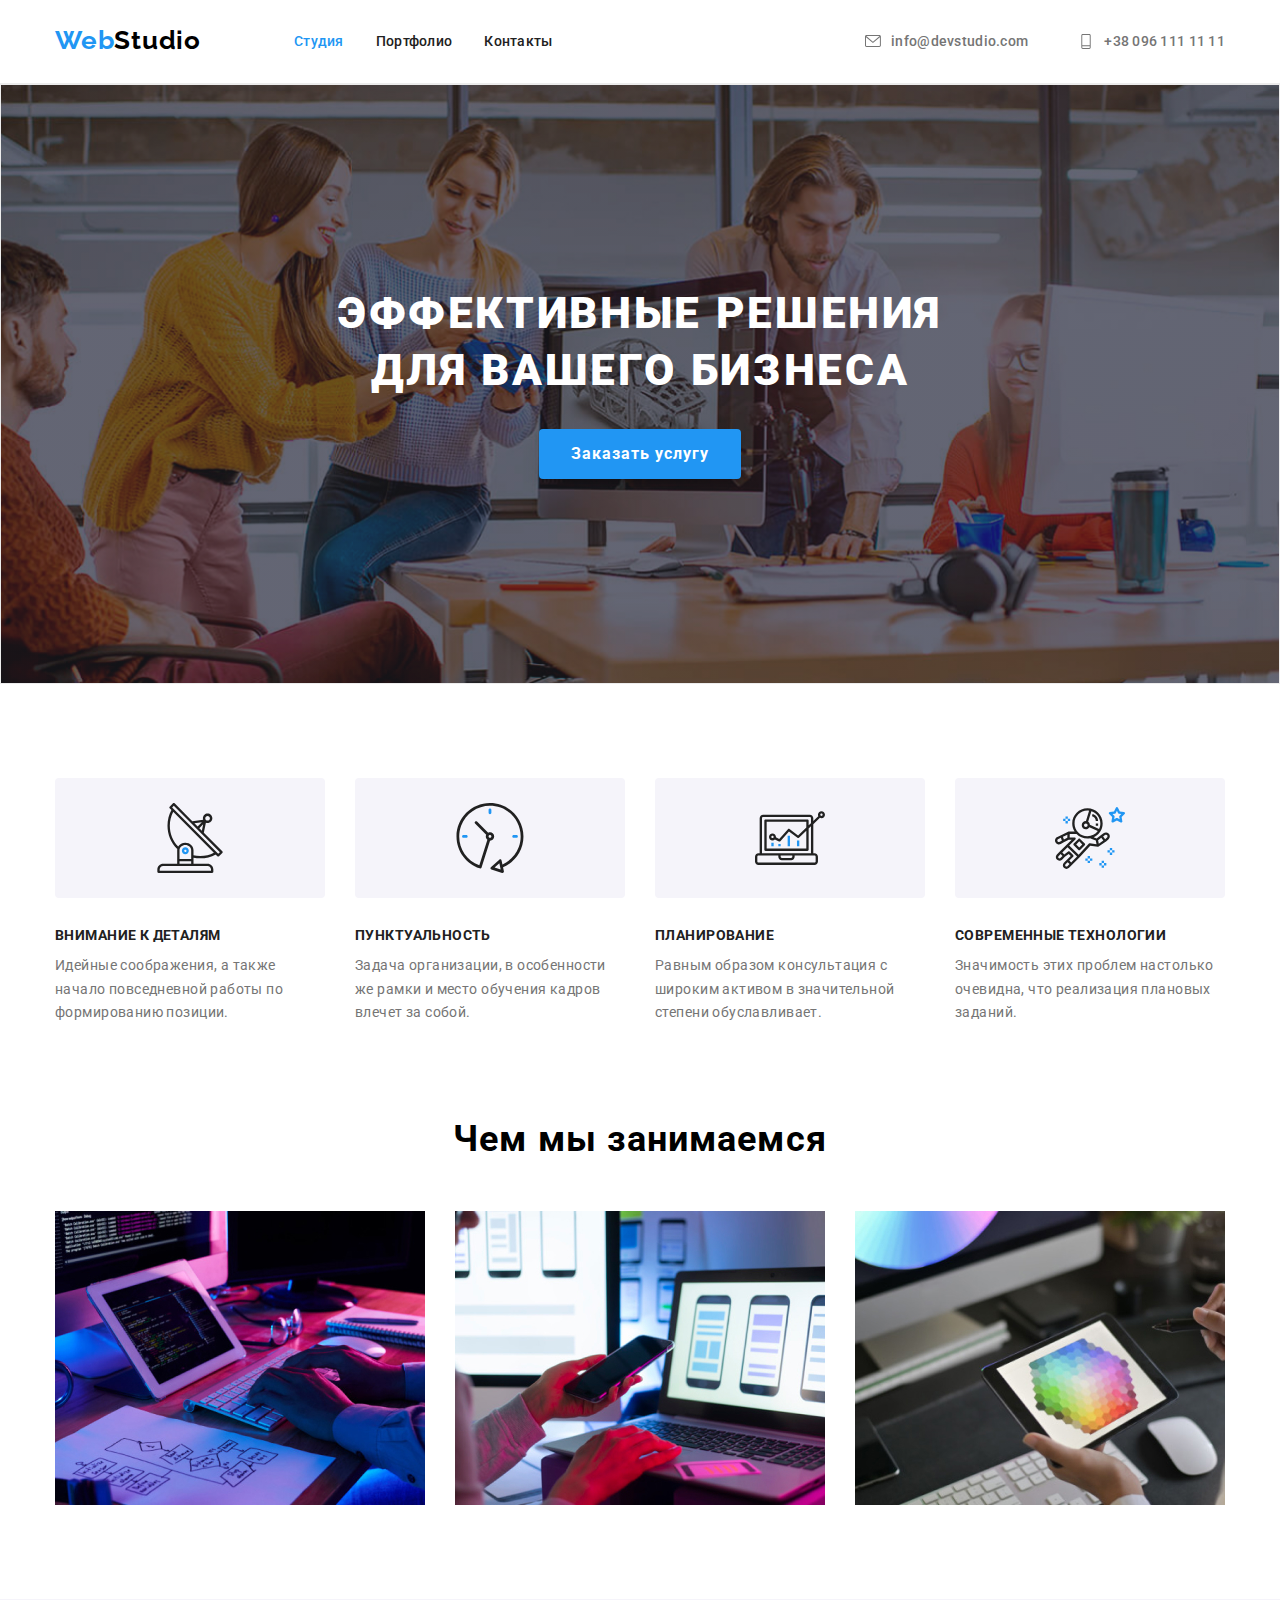
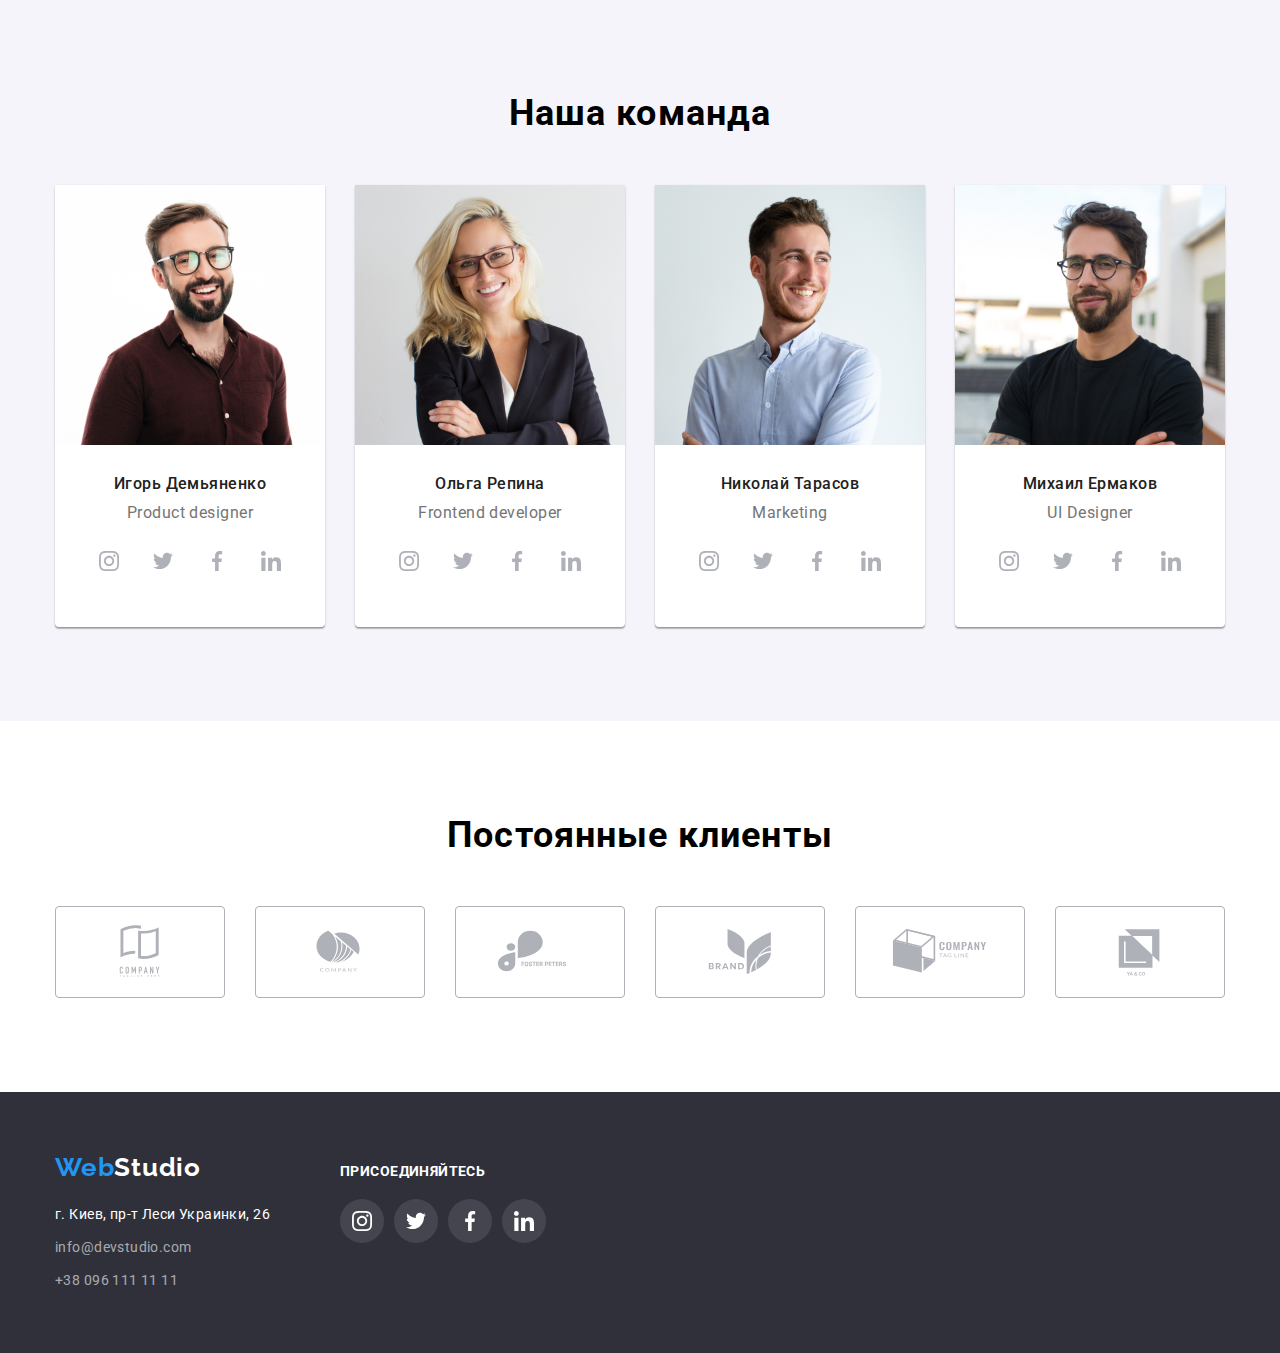
==== index.html @ c6ebef3c "Initial commit" ====
<!DOCTYPE html>
<html lang="en">
  <head>
    <meta charset="UTF-8" />
    <meta http-equiv="X-UA-Compatible" content="IE=edge" />
    <meta name="viewport" content="width=device-width, initial-scale=1.0" />
    <link rel="preconnect" href="https://fonts.googleapis.com" />
    <link rel="preconnect" href="https://fonts.gstatic.com" crossorigin />
    <link
      href="https://fonts.googleapis.com/css2?family=Raleway:wght@700&family=Roboto:wght@400;500;700;900&display=swap"
      rel="stylesheet"
    />
    <link
      rel="stylesheet"
      href="https://cdnjs.cloudflare.com/ajax/libs/modern-normalize/1.1.0/modern-normalize.css"
      integrity="sha512-Y0MM+V6ymRKN2zStTqzQ227DWhhp4Mzdo6gnlRnuaNCbc+YN/ZH0sBCLTM4M0oSy9c9VKiCvd4Jk44aCLrNS5Q=="
      crossorigin="anonymous"
      referrerpolicy="no-referrer"
    />

    <title>Webstudio</title>
    <link rel="stylesheet" href="styles/styles.css" />
  </head>
  <body>
    <!--Header-->
    <header class="header">
      <div class="container page-header">
        <nav class="header-section">
          <a class="link header-logo" href="./index.html"><span class="web">Web</span>Studio</a>
          <ul class="list header-list">
            <li class="header-item">
              <a class="navigation current link" href="index.html">Cтудия</a>
            </li>
            <li class="header-item">
              <a class="navigation link" href="portfolio.html">Портфолио</a>
            </li>
            <li class="header-item"><a href="" class="navigation link">Контакты</a></li>
          </ul>
        </nav>
        <ul class="header-contact list">
          <li class="contact-item">
            <a class="email link" href="mailto:info@devstudio.com">
            <svg class="envelope-icon"><use href="images/icons.svg#icon-envelope-1"></use></svg>info@devstudio.com</a>
          </li>
          <li class="contact-item">
            <a class="phone link" href="tel:+380961111111">
              <svg class="phone-icon"><use href="images/icons.svg#icon-phone"></use></svg>+38 096 111 11 11</a>
          </li>
        </ul>
      </div>
    </header>

    <main>
      <section class="hero overlay">
        <div class="container">
          <h1 class="inside-text">Эффективные решения для вашего бизнеса</h1>
          <button class="button" type="button">Заказать услугу</button>
        </div>
      </section>
      <section class="advantages">
        <div class="container">
          <h2 class="visually-hidden">Преимущества</h2>
          <ul class="advantages-list list">
            <li class="advantages-item">
              <div class="advantages-block"><svg class="advantages-icons"><use href="images/icons.svg#icon-antenna"></use></svg></div>
              <h3 class="advantage-title">Внимание к деталям</h3>
              <p class="advantage-text">
                Идейные соображения, а также начало повседневной работы по формированию позиции.
              </p>
            </li>
            <li class="advantages-item">
              <div class="advantages-block"><svg class="advantages-icons"><use href="images/icons.svg#icon-clock"></use></svg></div>
              <h3 class="advantage-title">Пунктуальность</h3>
              <p class="advantage-text">
                Задача организации, в особенности же рамки и место обучения кадров влечет за собой.
              </p>
            </li>
            <li class="advantages-item">
              <div class="advantages-block"><svg class="advantages-icons"><use href="images/icons.svg#icon-diagram"></use></svg></div>
              <h3 class="advantage-title">Планирование</h3>
              <p class="advantage-text">
                Равным образом консультация с широким активом в значительной степени обуславливает.
              </p>
            </li>
            <li class="advantages-item">
              <div class="advantages-block"><svg class="advantages-icons"><use href="images/icons.svg#icon-astronaut"></use></svg></div>
              <h3 class="advantage-title">Cовременные технологии</h3>
              <p class="advantage-text">
                Значимость этих проблем настолько очевидна, что реализация плановых заданий.
              </p>
            </li>
          </ul>
        </div>
      </section>

      <section class="work">
        <div class="container">
          <h2 class="our_work_header">Чем мы занимаемся</h2>
          <ul class="list photo-work">
            <li class="photo-work-item">
              <img src="images/box1.jpg" width="370" height="294" alt="печатает на клавиатуре" />
            </li>
            <li class="photo-work-item">
              <img src="images/box2.jpg" width="370" height="294" alt="пользуется телефоном" />
            </li>
            <li class="photo-work-item">
              <img src="images/box3.jpg" width="370" height="294" alt="пользуется планшетом" />
            </li>
          </ul>
        </div>
      </section>
      <!--Our team-->
      <section class="ourteam">
        <div class="container">
          <h2 class="our_team_header">Наша команда</h2>
          <ul class="list team-list">
            <li class="team-item">
              <img
                src="images/demyanenko.jpg"
                width="270"
                height="260"
                alt="бородатый молодой человек улыбается"
              />
              <div class="team-card">
                <h3 class="employees">Игорь Демьяненко</h3>
                <p class="position_title">Product designer</p>
                <ul class="team-social list">
                  <li class="team-social-icons"><a href="" class="social-link link">
                    <svg class="employees-soc-icons" width="20" height="20"><use href="images/icons.svg#icon-instagram"></use></svg>
                  </a></li>
                  <li class="team-social-icons"><a href="" class="social-link link">
                    <svg class="employees-soc-icons" width="20" height="20"><use href="images/icons.svg#icon-twitter"></use></svg>
                  </a></li>
                  <li class="team-social-icons"><a href="" class="social-link link">
                    <svg class="employees-soc-icons" width="20" height="20"><use href="images/icons.svg#icon-facebook"></use></svg>
                  </a></li>
                  <li class="team-social-icons"><a href="" class="social-link link">
                    <svg class="employees-soc-icons" width="20" height="20"><use href="images/icons.svg#icon-linkedin"></use></svg>
                  </a></li>
                </ul>
              </div>
            </li>
            <li class="team-item">
              <img
                src="images/repina.jpg"
                width="270"
                height="260"
                alt="молодая девушка блондинка улыбается"
              />
              <div class="team-card">
                <h3 class="employees">Ольга Репина</h3>
                <p class="position_title">Frontend developer</p>
                <ul class="team-social list">
                  <li class="team-social-icons"><a href="" class="social-link link">
                    <svg class="employees-soc-icons" width="20" height="20"><use href="images/icons.svg#icon-instagram"></use></svg>
                  </a></li>
                  <li class="team-social-icons"><a href="" class="social-link link">
                    <svg class="employees-soc-icons" width="20" height="20"><use href="images/icons.svg#icon-twitter"></use></svg>
                  </a></li>
                  <li class="team-social-icons"><a href="" class="social-link link">
                    <svg class="employees-soc-icons" width="20" height="20"><use href="images/icons.svg#icon-facebook"></use></svg>
                  </a></li>
                  <li class="team-social-icons"><a href="" class="social-link link">
                    <svg class="employees-soc-icons" width="20" height="20"><use href="images/icons.svg#icon-linkedin"></use></svg>
                  </a></li>
                </ul>
              
              </div>
            </li>
            <li class="team-item">
              <img
                src="images/tarasov.jpg"
                width="270"
                height="260"
                alt="молодой человек в голубой рубашке улыбается"
              />
              <div class="team-card">
                <h3 class="employees">Николай Тарасов</h3>
                <p class="position_title">Marketing</p>
                <ul class="team-social list">
                  <li class="team-social-icons"><a href="" class="social-link link">
                    <svg class="employees-soc-icons" width="20" height="20"><use href="images/icons.svg#icon-instagram"></use></svg>
                  </a></li>
                  <li class="team-social-icons"><a href="" class="social-link link">
                    <svg class="employees-soc-icons" width="20" height="20"><use href="images/icons.svg#icon-twitter"></use></svg>
                  </a></li>
                  <li class="team-social-icons"><a href="" class="social-link link">
                    <svg class="employees-soc-icons" width="20" height="20"><use href="images/icons.svg#icon-facebook"></use></svg>
                  </a></li>
                  <li class="team-social-icons"><a href="" class="social-link link">
                    <svg class="employees-soc-icons" width="20" height="20"><use href="images/icons.svg#icon-linkedin"></use></svg>
                  </a></li>
                </ul>
              </div>

            </li>
            <li class="team-item">
              <img
                src="images/ermakov.jpg"
                width="270"
                height="260"
                alt="молодой бородатый человек в очках улыбается"
              />
              <div class="team-card">
                <h3 class="employees">Михаил Ермаков</h3>
                <p class="position_title">UI Designer</p>
                <ul class="team-social list">
                  <li class="team-social-icons"><a href="" class="social-link link">
                    <svg class="employees-soc-icons" width="20" height="20"><use href="images/icons.svg#icon-instagram"></use></svg>
                  </a></li>
                  <li class="team-social-icons"><a href="" class="social-link link">
                    <svg class="employees-soc-icons" width="20" height="20"><use href="images/icons.svg#icon-twitter"></use></svg>
                  </a></li>
                  <li class="team-social-icons"><a href="" class="social-link link">
                    <svg class="employees-soc-icons" width="20" height="20"><use href="images/icons.svg#icon-facebook"></use></svg>
                  </a></li>
                  <li class="team-social-icons"><a href="" class="social-link link">
                    <svg class="employees-soc-icons" width="20" height="20"><use href="images/icons.svg#icon-linkedin"></use></svg>
                  </a></li>
                </ul>
              </div>
              
            </li>
          </ul>
        </div>
    </section>
    <section class="clients-section">
        <div class="container">
            <h2 class="clients-header">Постоянные клиенты</h2>
            <ul class="clients">
                <li class="clients-item list">
                    <a href="client-link" class="clients-item-link">
                        <svg class="client-item-icon" width="106" height="60">
                            <use href="./images/icons.svg#icon-client1"></use>
                        </svg>
                    </a>
                </li>
                <li class="clients-item list">
                    <a href="client-link" class="clients-item-link">
                        <svg class="client-item-icon" width="106" height="60">
                            <use href="./images/icons.svg#icon-client2"></use>
                        </svg>
                    </a>
                </li>
                <li class="clients-item list">
                    <a href="client-link" class="clients-item-link">
                        <svg class="client-item-icon" width="106" height="60">
                            <use href="./images/icons.svg#icon-client3"></use>
                        </svg>
                    </a>
                </li>
                <li class="clients-item list">
                    <a href="client-link" class="clients-item-link">
                        <svg class="client-item-icon" width="106" height="60">
                            <use href="./images/icons.svg#icon-client4"></use>
                        </svg>
                    </a>
                </li>
                <li class="clients-item list">
                    <a href="client-link" class="clients-item-link">
                        <svg class="client-item-icon" width="106" height="60">
                            <use href="./images/icons.svg#icon-client5"></use>
                        </svg>
                    </a>
                </li>
                <li class="clients-item list">
                    <a href="client-link" class="clients-item-link">
                        <svg class="client-item-icon" width="106" height="60">
                            <use href="./images/icons.svg#icon-client6"></use>
                        </svg>
                    </a>
                </li>
            </ul>

        </div>
    </section>
    </main>
    <footer class="footer">
      <div class="container">
        <div>
        <a class="link logo_footer" href="./index.html"
          ><span class="web_footer">Web</span>Studio</a
        >
        <address class="address">
          <ul class="list footer-contacts">
            <li class="footer-contacts-item">
              <a
                class="location link"
                href="https://goo.gl/maps/vwGXuSgqASsSbx4F7"
                target="_blank"
                rel="noreferrer"
                >г. Киев, пр-т Леси Украинки, 26</a
              >
            </li>
            <li class="footer-contacts-item">
              <a class="footer-email link" href="emailto:info@devstudio.com">info@devstudio.com</a>
            </li>
            <li class="footer-contacts-item">
              <a class="footer-phone link" href="tel:+380961111111"> +38 096 111 11 11</a>
            </li>
          </ul>
        </address>
      </div>
      <div class="footer-soc">
        <p class="join-header">Присоединяйтесь</p>
        <ul class="join-list list">
            <li class="list join-item">
                <a href="" class="join-link">
                    <svg class="join-icon" width="20" height="20">
                        <use href="images/icons.svg#icon-instagram"></use>
                    </svg>
                </a>
            </li>
            <li class="list join-item">
                <a href="" class="join-link">
                    <svg class="join-icon" width="20" height="20">
                        <use href="./images/icons.svg#icon-twitter"></use>
                    </svg>
                </a>
            </li>
            <li class="list join-item">
                <a href="" class="join-link">
                    <svg class="join-icon" width="20" height="20">
                        <use href="./images/icons.svg#icon-facebook"></use>
                    </svg>
                </a>
            </li>
            <li class="list join-item">
                <a href="" class="join-link">
                    <svg class="join-icon" width="20" height="20">
                        <use href="./images/icons.svg#icon-linkedin"></use>
                    </svg>
                </a>
            </li>
        </ul>
      </div>
    </div>
    </footer>
  </body>
</html>
---- styles/styles.css ----
:root{
    --color-title: #212121;
    --color-btn-link:#2196F3;
    --color-accent: #FFFFFF;
    --color-header-logo: #000000;
    --color-footer-logo: #ffffff;
    --color-tea«: #F5F4FA;
    --color-footer:#2F303A;
    --color-text: #757575; 
    --color-border:#ECECEC
}
body{font-family: 'Roboto', sans-serif;
font-size:  14px;
letter-spacing: 0.03em;
color:var(--color-title);
background-color: var(--color-accent);
}

/* Стили для обнуления верхних отступов у элементов */
h1,
h2,
h3,
h4,
h5,
h6,
p {
margin: 0;}
/* Класс для обнуления базовых свойств у списков (ul) */
.list {
list-style: none;
padding-left: 0;
margin: 0; }
/*класс для обнуления базовых свойств у ссылок */
.link {
text-decoration: none;
color: inherit; }
/* свойства для корректного отображения картинок */
img {
display: block;
max-width: 100%;
height: auto; }
/* свойства для обнуления курсива у address */
address {
font-style: normal;
}
.current{
color:var(--color-btn-link)
}
.visually-hidden{
    position: absolute;
    width: 1px;
    height: 1px;
    margin: -1px;
    border: 0;
    padding: 0;
    
    white-space: nowrap;
    clip-path: inset(100%);
    clip: rect(0 0 0 0);
    overflow: hidden;
  }
/* header styles */

.header{
border-bottom: 1px solid var(--color-border);
}
.container{
width: 1200px;
padding-left: 15px;
padding-right: 15px;
margin: 0 auto;
}

.list{list-style:none;
padding-left: 0px;
margin: 0;}

.logo-container{
padding-top: 24px;
padding-bottom: 25px;
}

.header-list{
display: flex;
}

.page-header,.header-section{
    display: flex;
    align-items: center;
}
.header-logo{
    margin-right: 93px;
font-family:Raleway, sans-serif;
font-style: normal;
font-weight:700;
font-size: 26px;
line-height:1.3;
letter-spacing: 0.03em;
color:var(--color-header-logo);}

.web{
    color: var(--color-btn-link);
}

.header-item:not(:last-child){
    margin-right: 32px;
}

.navigation{
font-weight: 500;
font-size: 14px;
line-height: 1.33;
letter-spacing: 0.02em;
color:var(--color-title);
padding-bottom: 32px;
padding-top: 32px;}
.navigation:hover,
.navigation.focus{
color:var(--color-btn-link);
}
.current{
    color:var(--color-btn-link);
    }
.header-item:hover,
.header-item:focus{
color:var(--color-btn-link);
}


.header-contact{
display: flex;
margin-left: auto;
}

.contact-item + .contact-item{
    margin-left: 50px;
    
}

.email,
.phone{
    font-weight: 500;
    font-size: 14px;
    line-height: 1.33;
    letter-spacing: 0.02em;
    color:var(--color-text);
padding-top: 32px;
padding-bottom:32px;
display: flex;
align-items: center;}
    
    .email:hover,
    .email:focus,
    .phone:hover,
    .phone:focus{
     color:var(--color-btn-link);}

     .envelope-icon{
         Height: 12px;
        Width: 16px;
        margin-right: 10px;
    align-items: center;
    color: var(--accent-color);
  fill: currentColor;}

  .phone-icon{
    Height: 15px;
   Width: 16px;
   margin-right: 10px;
align-items: center;
color: var(--accent-color);
fill: currentColor;;}
    .envelope-icon:hover,
    envelope-icone:focus,
    .icon-phone:hover,
    .icon-phone:focus{
    color:var(--color-btn-link);
    }
    

/*bg styles */
.hero{
padding-top: 200px;
padding-bottom: 200px;
background: var(--color-footer);
text-align: center;}
.inside-text{
    margin: auto;
    width: 696px;
    font-style: normal;
    font-weight: 900;
    font-size: 44px;
    line-height: 1.3;
    
    text-align: center;
    letter-spacing: 0.06em;
    text-transform: uppercase;
    
    color: var(--color-accent);    
}

.overlay{
    max-width: 1600px;
    height: 600px;
    margin-right: auto;
    margin-left: auto;
    background-image: linear-gradient(to right,rgba(47, 48, 58, 0.4), rgba(47, 48, 58, 0.4)),
    url(../images/Img.jpg);
    border: 1px solid var(--color-border);
    background-size:cover;
    background-position: center;
    

}
.button{
background-color:var(--color-btn-link);
margin-top: 30px;
display: inline-block;
  font-weight: 700;
  font-size: 16px;
  line-height: 1.88;
  letter-spacing: 0.06em;
  color: var(--color-accent);
  cursor: pointer;
  border: 0px;
  box-shadow: 0px 4px 4px rgba(0, 0, 0, 0.15);
  border-radius: 4px;
 padding: 10px 32px;}
  
.button:hover,
.button:focus{
background-color:rgb(24,140,232);}


/* advantages styles */   

.advantages-block{
    display: flex;
    width: 270px;
    height: 120px;
    justify-content: center;
    align-items: center;
    background-color:var(--color-tea«);
border-radius: 4px;
margin-bottom: 30px;
}

.advantages-icons{
        content: "";
        height: 70px;
        width: 70px;}

       

.advantages{
    padding-top:  94px;
    padding-bottom: 94px;
}

.advantages-list{
display: flex;}

.advantages-item:not(:last-child){
    margin-right: 30px;
}

.advantage-title{
font-weight: 700;
font-size: 14px;
line-height:1.14;
letter-spacing: 0.03em;
text-transform: uppercase;}

.advantage-text{
max-width: 270px;
font-weight: 400;
font-size: 14px;
line-height: 1.71;
letter-spacing: 0.03em;
color: var(--color-text);
margin-top: 10px;
}

/* work section styles */
.our_work_header{
    
    font-weight: 700;
    font-size: 36px;
    line-height: 1.16;
    text-align: center;
    letter-spacing: 0.03em;
    margin-bottom: 50px;
    color:var(--color-header-logo);    
}
.work{
    padding-bottom: 94px;
}
.photo-work{
    display: flex;
}
.photo-work .photo-work-item:not(:last-child){
    margin-right: 30px;
}
/* our team styles */
.ourteam{
    padding-bottom: 94px;
    padding-top: 94px;
    background: var(--color-tea«);
}
.team-list{
    display: flex;}
.team-item{
    box-shadow: 0px 1px 3px rgba(0, 0, 0, 0.12), 0px 1px 1px rgba(0, 0, 0, 0.14), 0px 2px 1px rgba(0, 0, 0, 0.2);
    border-radius: 0px 0px 4px 4px;
    background-color:var(--color-accent);

}
.team-card{
    padding: 30px 0px;
}
.team-list .team-item:not(:last-child){
    margin-right: 30px;
}
.our_team_header{
    font-weight: 700;
    font-size: 36px;
    line-height: 1.16;
    text-align: center;
    letter-spacing: 0.03em;
    color: var(--color-header-logo);
    margin-bottom:50px;
}
.employees{
font-weight: 500;
font-size: 16px;
line-height: 1.18;
text-align: center;
letter-spacing: 0.03em;
color: var(--color-title);
margin-bottom: 10px;
}
.position_title{
font-weight: 400;
font-size: 16px;
line-height:1.18;
text-align: center;
letter-spacing: 0.03em;
color:var(--color-text);
}

.team-social-icons{
width: 44px;
height: 44px;
margin-left:10px;
}
.team-social-icons:first-child{
    margin-left: 0;
}
.social-link{
    width: 100%;
    height: 100%;
    border-radius: 50%;
    background-color:var(--color-accent);
    display: flex;
    align-items: center;
    justify-content: center;
    color: #AFB1B8;
    margin-top: 16px;
}

.employees-soc-icons{
    fill: currentColor;
}
.social-link:hover,
.social-link:focus{
background-color: var(--color-btn-link);
color: #EEEEEE;
}

.social-link:hover .team-social-icons:hover
.social-link:focus .team-social-icons:focus{
fill:#EEEEEE;
}

.team-social{
display: flex;
justify-content: center;
margin-bottom: 30px;
}

/* clients styles */

.clients-header {
	margin-bottom: 50px;
	font-size: 36px;
	line-height: 1.16;
	text-align: center;
	letter-spacing: 0.03em;
	color: var(--color-header-logo);}

    .clients-section{
        padding: 94px 0;
}

.clients{
    margin: 0;
    display: flex;
    padding:0;

}

.clients-item {
	width: 170px;
	height: 92px;

}

.clients-item:not(:first-child) {
	margin-left: 30px;
}

.clients-item-link {
	border: 1px solid #afb1b8;
	border-radius: 4px;
	display: flex;
	width: 100%;
	height: 100%;
	justify-content: center;
	align-items: center;
    color: #AFB1B8;
}

.clients-item-link:hover,
.clients-item-link:focus{
    color:#2196F3;
    border: 1px solid #2196F3;
}

.client-item-icon {
	fill: currentColor;}

    /*Footer styles */
.footer{
background:var(--color-footer);
padding-bottom: 60px;
padding-top: 60px;}

.footer .container{
    display: flex;
    align-items: baseline;
}

.logo_footer{
    color:var(--color-footer-logo);
    font-family:Raleway, sans-serif;
    font-style: normal;
    font-weight:700;
    font-size: 26px;
    line-height:1.19;
    letter-spacing: 0.03em;}

    .join-header {
        font-size: 14px;
        line-height: 1.14x;
        letter-spacing: 0.03em;
        text-transform: uppercase;
        color: var(--color-accent);
        margin-bottom: 20px;
        font-weight: bold;
    }
    
    .join-list {
        display: flex;
       
    }

    .footer-soc{
        margin-left:70px;
    }
    .join-item {
        width: 44px;
        height: 44px;
    }
    
    .join-item:not(:first-child) {
        margin-left: 10px;
    }
    
    .join-link {
        display: flex;
        align-items: center;
        justify-content: center;
        width: 100%;
        height: 100%;
        border-radius: 50%;
        background-color: rgba(255, 255, 255, 0.1);
    }
    
    .join-link:hover,
    .join-link:focus {
    background-color: var(--color-btn-link);
    }
    
    .join-icon {
        fill: var(--color-accent);}

.web_footer{
color: var(--color-btn-link);}
    
.location{
    font-weight: 400;
    font-size: 14px;
    line-height:1.71;
    letter-spacing: 0.03em;
    color: var(--color-footer-logo);
}
.location:hover{
color: var(--color-btn-link);
}
.footer-email, .footer-phone{
    font-weight: 400;
    font-size: 14px;
    line-height:1.71; 
    letter-spacing: 0.03em;
    
    color: rgba(255, 255, 255, 0.6);  
}
.footer-email:hover,
.footer-email:focus{
 color: var(--color-btn-link);   
}
.footer-phone:hover,
.footer-phone:focus{
    color:var(--color-btn-link);}
.address{
    margin-top:  20px;
    font-style: normal;
}
.footer-contacts .footer-contacts-item:not(:last-child){
  margin-bottom: 9px;  

}
/*Portfolio page styles */

    .buttons-list{
display: flex;
justify-content: center;
margin-bottom: 50px;
}
.portfolio{
    padding-top: 94px;
    padding-bottom: 94px;
}

.portfolio-buttons{
    padding-top: 94px;
    padding-bottom: 94px;
}

.buttons-item:not(:last-child){
    margin-right: 8px;
    }
.portfolio-btn{
    font-size: 16px;
    line-height: 1.6;
    font-weight: 500;
    cursor: pointer;
    background-color:var(--color-tea«);
padding-right: 22px;
padding-left: 22px;
border: none;
padding-top: 6px;
padding-bottom: 6px;
border-radius: 4px;
}
.portfolio-btn:hover,
.portfolio-btn:focus{
box-shadow: 0px 3px 1px rgba(0, 0, 0, 0.1), 0px 1px 2px rgba(0, 0, 0, 0.08), 0px 2px 2px rgba(0, 0, 0, 0.12);
    background-color:rgb(24,140,232);
color: var(--color-footer-logo);}

/* portfolio net */
.porfolio{
    display:flex;
    flex-wrap: wrap;
}
.portfolio-item{
margin-right:30px;
margin-bottom: 30px;}

.portfolio-card-link:hover,
.portfolio-card-link:focus{
box-shadow: -5px -5px 5px -5px rgba(34, 60, 80, 0.6) inset;  
}

.portfolio-item:nth-child(3n){
    margin-right: 0;
}
.portfolio-item:nth-last-child(-n+3){
    margin-bottom:0;
}
.portfolio-items-title{
    font-weight: 700;
    margin-bottom: 4px;
    font-size: 18px;
    line-height: 2;
letter-spacing: 0.06em;
    color:var(--color-header-logo); 
}

.portfolio-description{
    border: 1px #EEEEEE solid;
    border-top: none;
    padding: 24px 20px;
}
.portfolio-item-text{
    font-weight: 400;
font-size: 16px;
line-height: 1.8;

letter-spacing: 0.03em;

color:var(--color-text);
}
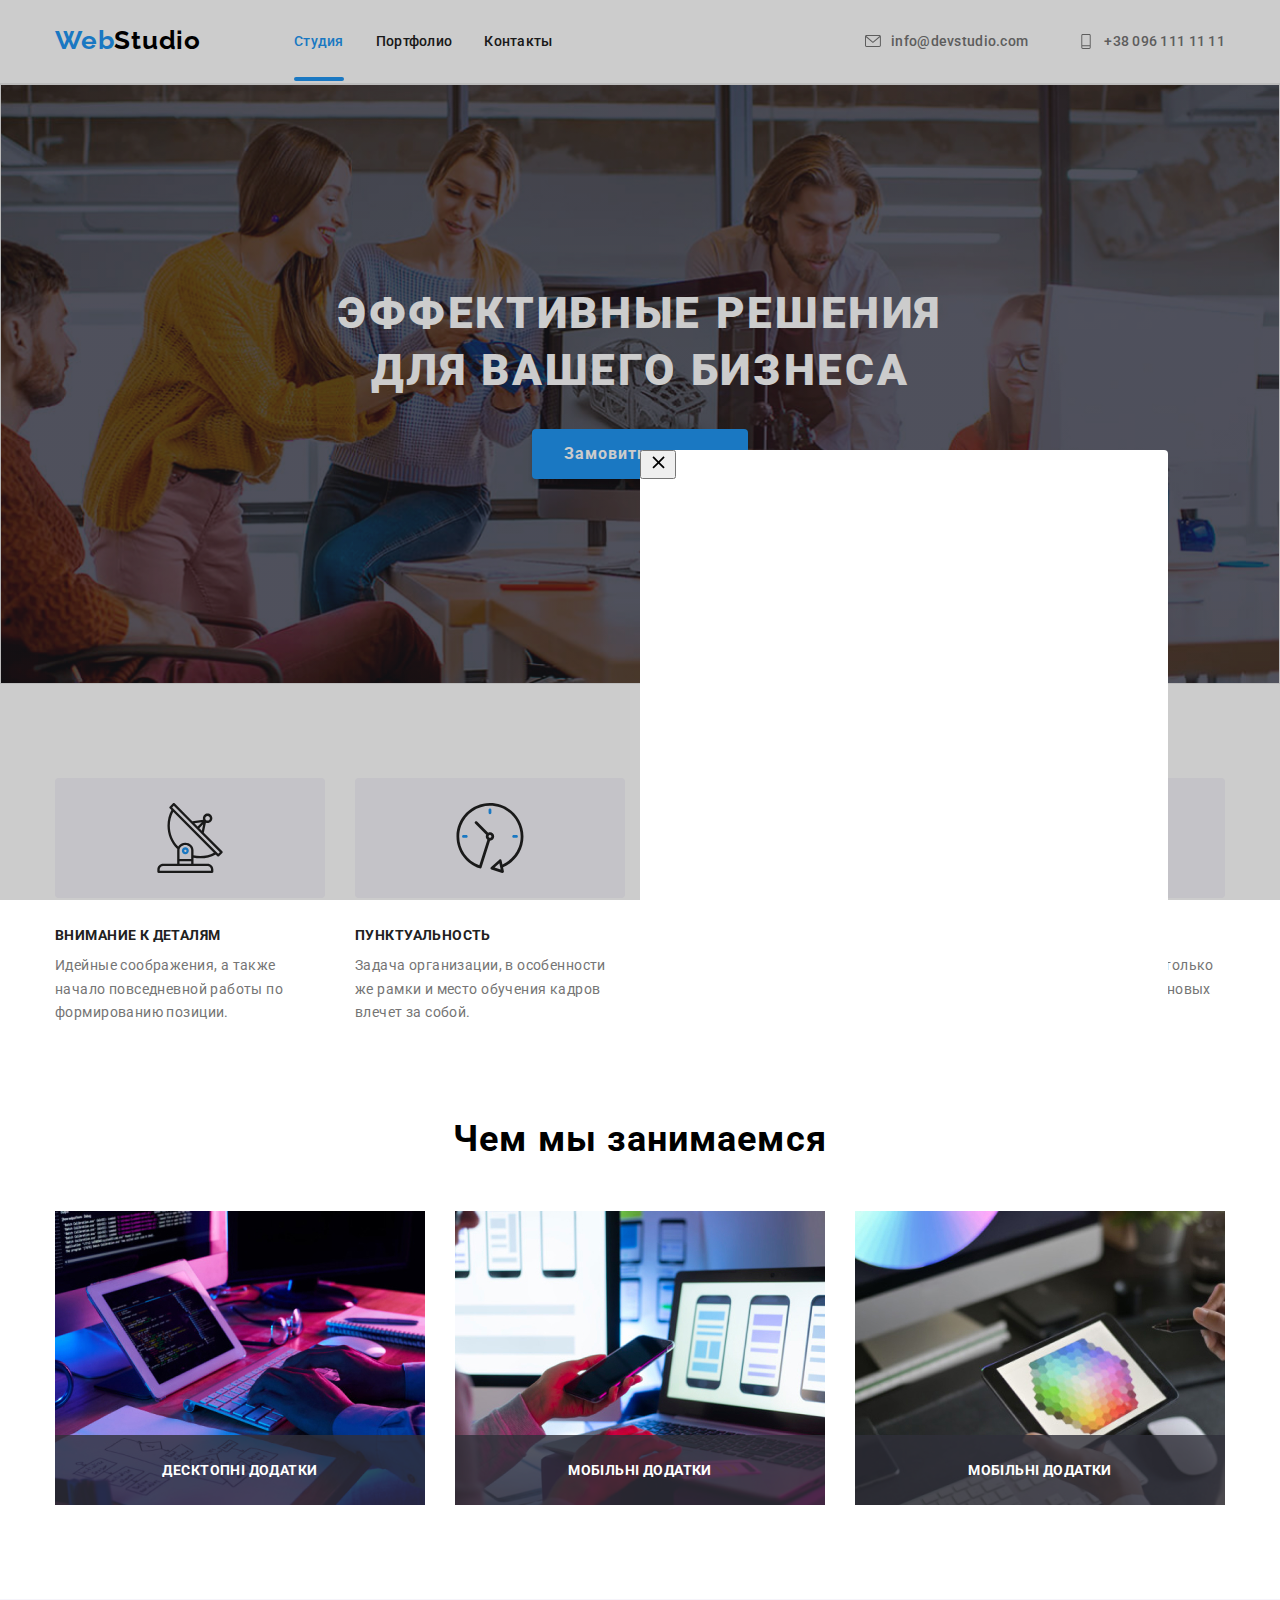
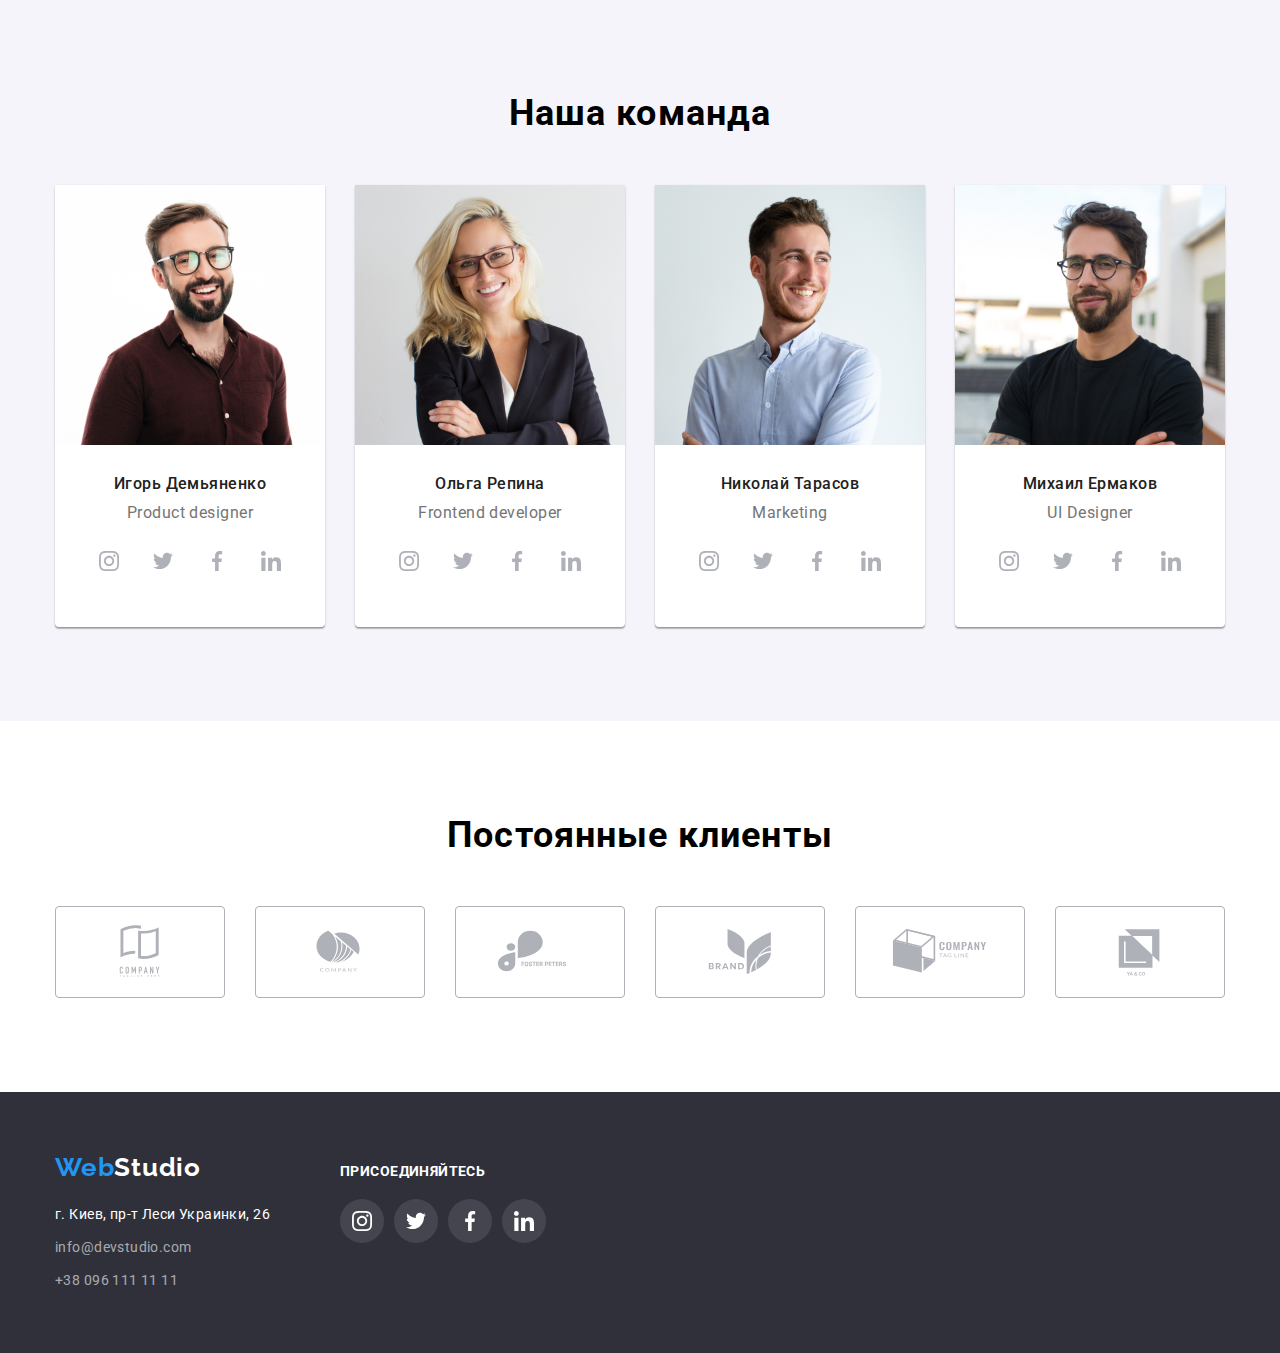
==== commit 29b89ba3: "5homework" ====
--- a/index.html
+++ b/index.html
@@ -22,6 +22,7 @@
     <link rel="stylesheet" href="styles/styles.css" />
   </head>
   <body>
+    
     <!--Header-->
     <header class="header">
       <div class="container page-header">
@@ -29,7 +30,7 @@
           <a class="link header-logo" href="./index.html"><span class="web">Web</span>Studio</a>
           <ul class="list header-list">
             <li class="header-item">
-              <a class="navigation current link" href="index.html">Cтудия</a>
+              <a class="navigation current link active" href="index.html">Cтудия</a>
             </li>
             <li class="header-item">
               <a class="navigation link" href="portfolio.html">Портфолио</a>
@@ -54,7 +55,7 @@
       <section class="hero overlay">
         <div class="container">
           <h1 class="inside-text">Эффективные решения для вашего бизнеса</h1>
-          <button class="button" type="button">Заказать услугу</button>
+          <button type="button" class="button" data-modal-open>Замовити послугу</button>
         </div>
       </section>
       <section class="advantages">
@@ -98,13 +99,19 @@
           <h2 class="our_work_header">Чем мы занимаемся</h2>
           <ul class="list photo-work">
             <li class="photo-work-item">
+              <div class="work-top-wrap">
               <img src="images/box1.jpg" width="370" height="294" alt="печатает на клавиатуре" />
+            <p class="work-top-text">Десктопні додатки</p></div>
             </li>
             <li class="photo-work-item">
+              <div class="work-top-wrap">
               <img src="images/box2.jpg" width="370" height="294" alt="пользуется телефоном" />
+              <p class="work-top-text">Мобільні додатки</p></div>
             </li>
             <li class="photo-work-item">
+              <div class="work-top-wrap">
               <img src="images/box3.jpg" width="370" height="294" alt="пользуется планшетом" />
+              <p class="work-top-text">Мобільні додатки</p></div>
             </li>
           </ul>
         </div>
@@ -336,5 +343,12 @@
       </div>
     </div>
     </footer>
+    <div class="backdrop is-hidden" data-modal>
+      <div class="modal">
+        <button data-modal-close><svg class="close-button" width="20" height="20">
+      <use href="/images/modal-close.svg#icon-close-black-18dp-2-1-1"></use></svg></button>
+    </div>
+  </div>
+  <script src="/js/modal.js"></script>
   </body>
 </html>
--- a/styles/styles.css
+++ b/styles/styles.css
@@ -121,9 +121,28 @@
 .current{
     color:var(--color-btn-link);
     }
+
+    .active{
+        position: relative;
+    }
+.active::after{
+position: absolute;
+content:'';
+width: 100%;
+height: 4px;
+border-radius: 2px;
+left:0;
+background-color: #2196F3;
+bottom: 0;
+}
 .header-item:hover,
 .header-item:focus{
 color:var(--color-btn-link);
+transition-property: background-color,transform;
+  transition-duration: 250ms;
+  transition-timing-function: cubic-bezier(0.4, 0, 0.2, 1);
+  transition-delay: 0;
+
 }
 
 
@@ -153,7 +172,12 @@
     .email:focus,
     .phone:hover,
     .phone:focus{
-     color:var(--color-btn-link);}
+     color:var(--color-btn-link);
+     transition-property: background-color,transform;
+     transition-duration: 250ms;
+     transition-timing-function: cubic-bezier(0.4, 0, 0.2, 1);
+     transition-delay: 0;}
+     
 
      .envelope-icon{
          Height: 12px;
@@ -175,6 +199,10 @@
     .icon-phone:hover,
     .icon-phone:focus{
     color:var(--color-btn-link);
+    transition-property: background-color,transform;
+  transition-duration: 250ms;
+  transition-timing-function: cubic-bezier(0.4, 0, 0.2, 1);
+  transition-delay:0;
     }
     
 
@@ -295,11 +323,31 @@
 .work{
     padding-bottom: 94px;
 }
+
 .photo-work{
     display: flex;
 }
+
+.work-top-text{
+    position: absolute;
+    bottom: 0;
+    display:flex;
+    justify-content: center;
+    align-items: center;
+    font-weight: 700;
+    font-size: 14px;
+    line-height: 16px;
+    initial-letter: 0.03em;
+    text-transform: uppercase;
+    color:#FFFFFF;
+    background: rgba(47, 48, 58, 0.8);
+    width: 100%;
+    height: 70px;}
 .photo-work .photo-work-item:not(:last-child){
     margin-right: 30px;
+}
+.work-top-wrap{
+    position: relative;
 }
 /* our team styles */
 .ourteam{
@@ -621,4 +669,41 @@
 letter-spacing: 0.03em;
 
 color:var(--color-text);
+}
+
+.backdrop{
+    position:absolute;
+    top:0;
+    background: rgba(0, 0, 0, 0.2);
+    width: 100%;
+    height: 100%;
+    }
+
+    .backdrop .is-hidden  {
+        opacity: 0;
+        pointer-events: none;
+        }
+
+.modal{
+width: 528px;
+min-height: 581px;
+background-color: #FFFFFF;
+border-radius: 4px;
+position: absolute;
+top: 50%;
+left: 50%;
+transform: translate(-50, -50%);
+}
+
+.modal-close{
+position: absolute;
+right: 10px;
+top:10px;
+width: 30px;
+height: 30px;
+display: flex;
+justify-content: center;
+align-items: center;
+background: #FFFFFF;
+border: 1px solid rgba(0, 0, 0, 0.1);
 }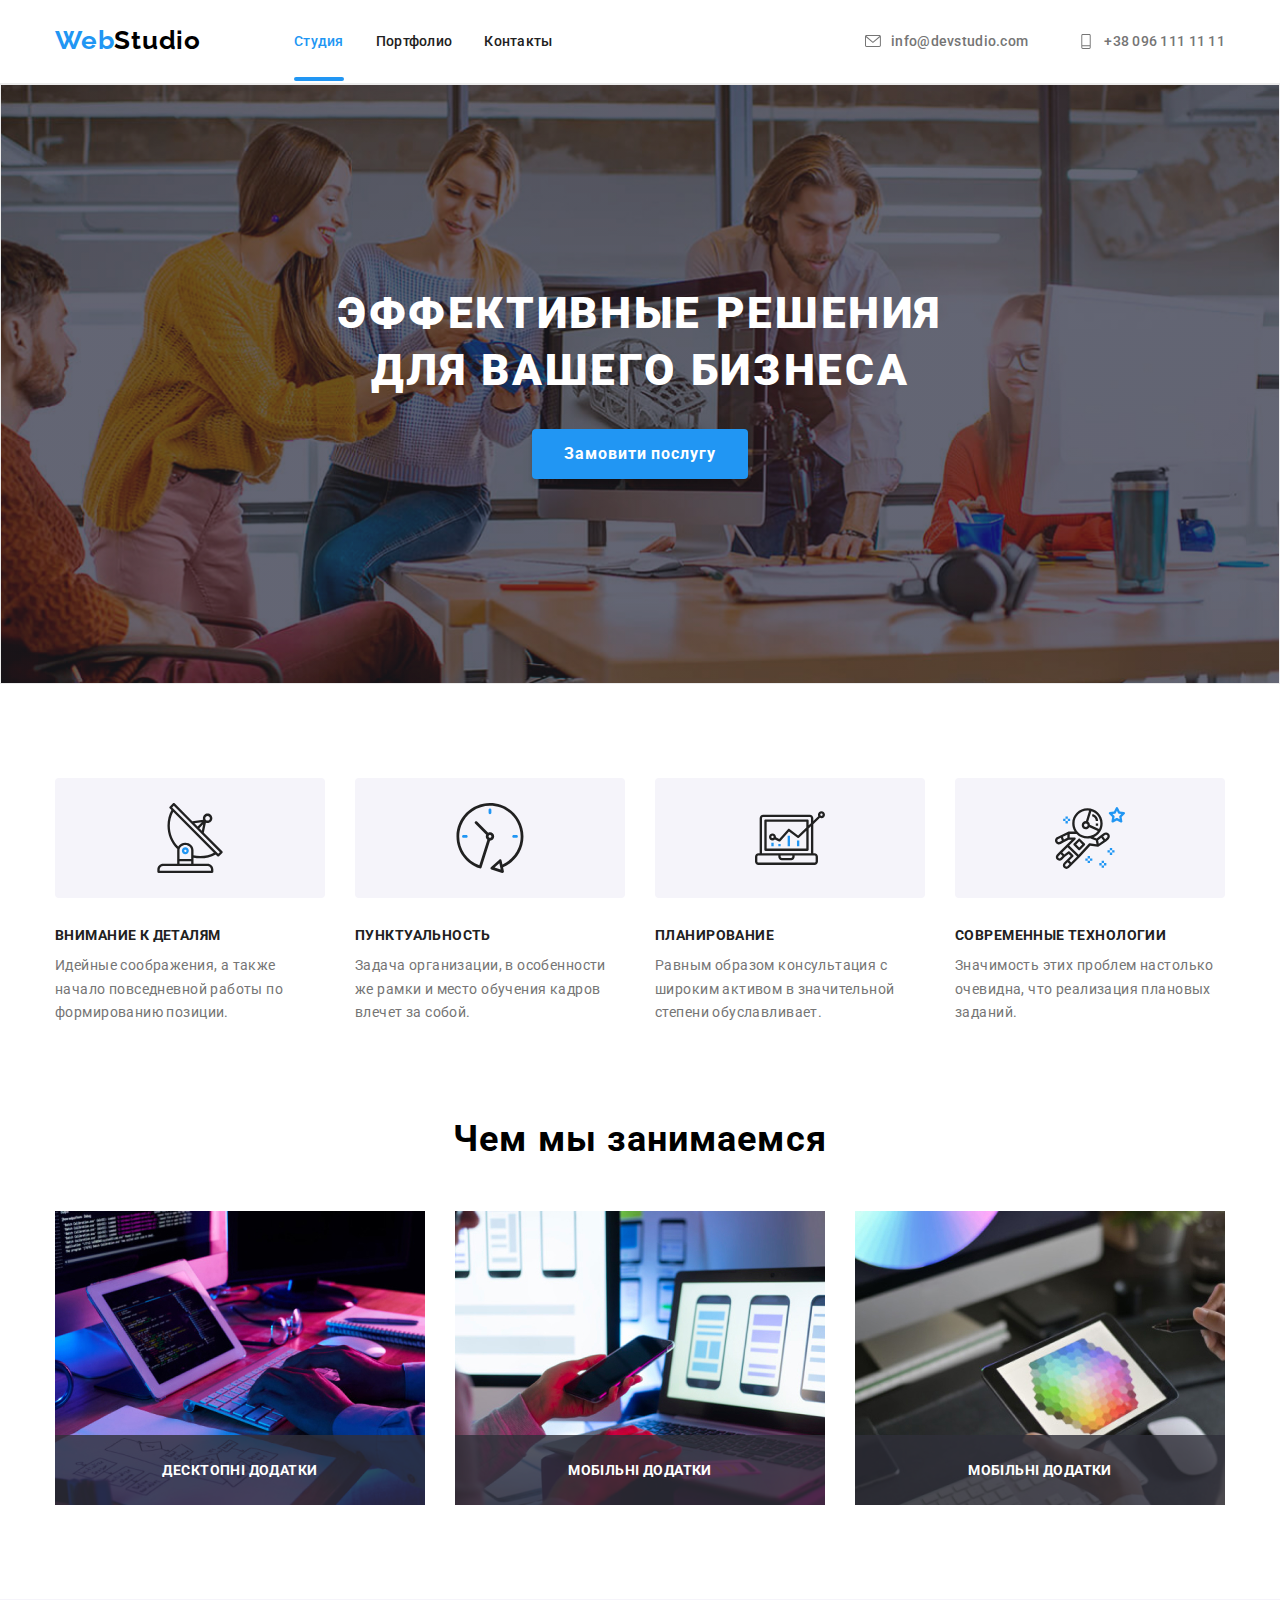
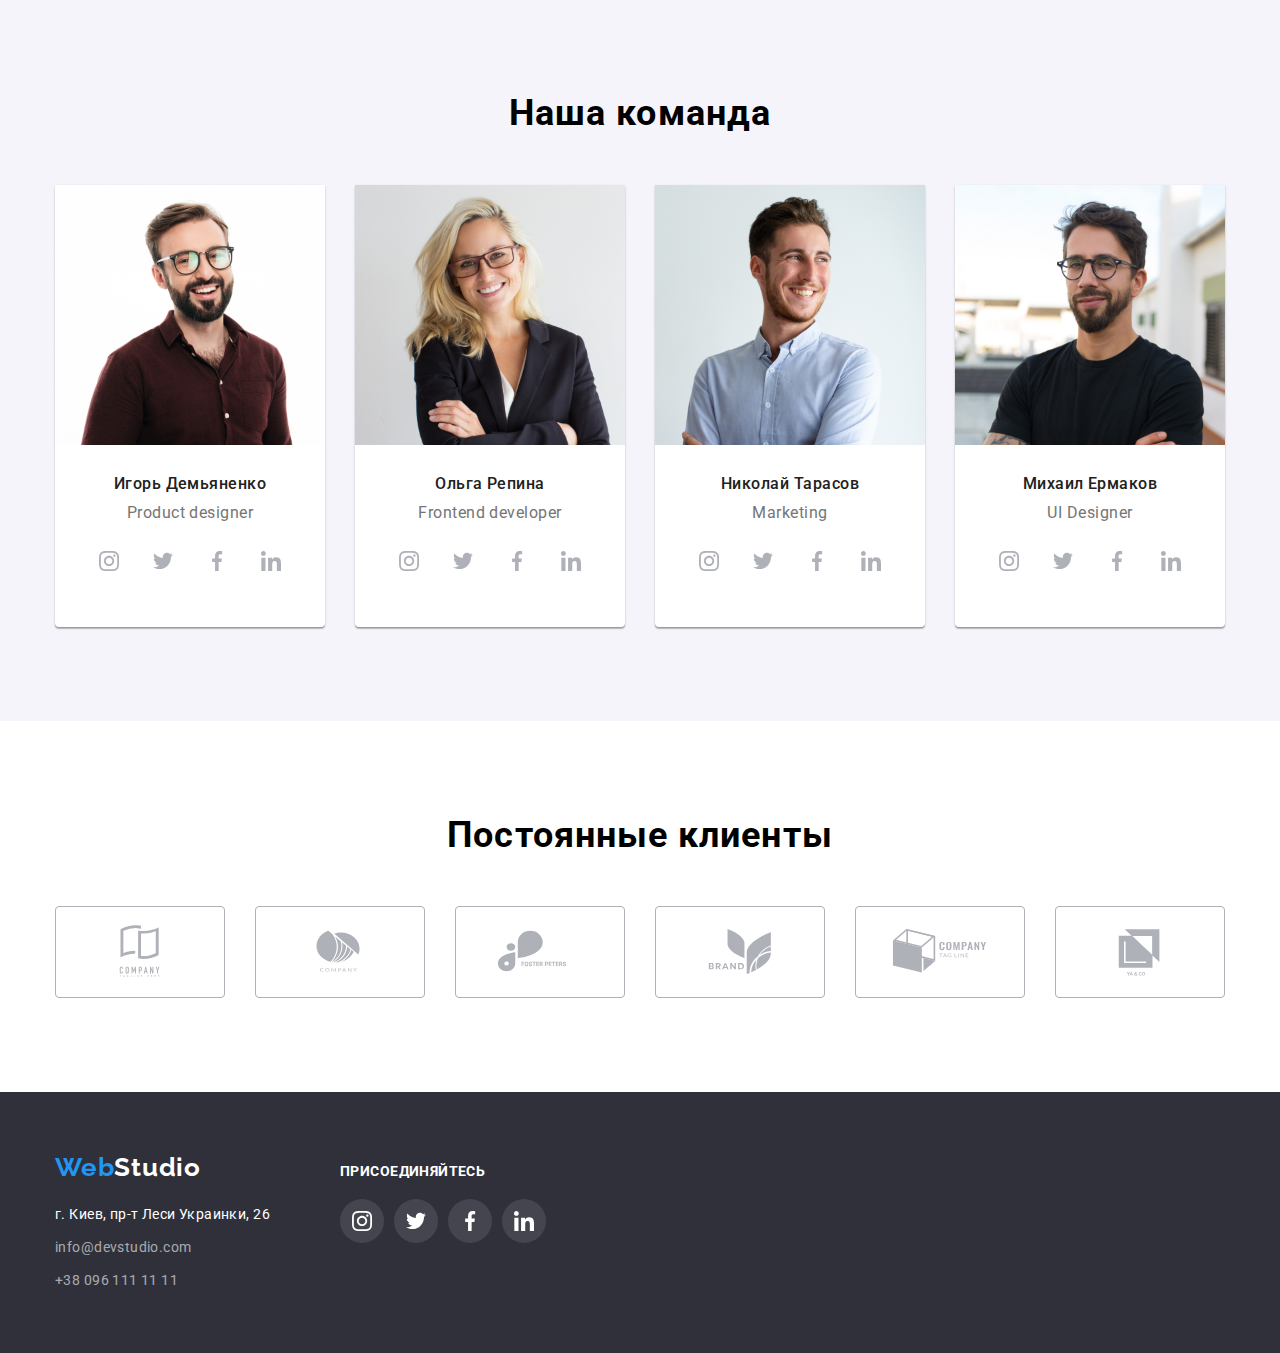
==== commit 0d0c12bf: "updated homework5" ====
--- a/index.html
+++ b/index.html
@@ -345,7 +345,7 @@
     </footer>
     <div class="backdrop is-hidden" data-modal>
       <div class="modal">
-        <button data-modal-close><svg class="close-button" width="20" height="20">
+        <button type="button" class="button" data-modal-close><svg class="modal-close" width="20" height="20">
       <use href="/images/modal-close.svg#icon-close-black-18dp-2-1-1"></use></svg></button>
     </div>
   </div>
--- a/styles/styles.css
+++ b/styles/styles.css
@@ -636,6 +636,11 @@
 margin-right:30px;
 margin-bottom: 30px;}
 
+.portfolio-item:hover .porfolio-top-text{
+    transform: translateY(0%);
+    
+}
+
 .portfolio-card-link:hover,
 .portfolio-card-link:focus{
 box-shadow: -5px -5px 5px -5px rgba(34, 60, 80, 0.6) inset;  
@@ -672,28 +677,27 @@
 }
 
 .backdrop{
-    position:absolute;
+    position:fixed;
     top:0;
     background: rgba(0, 0, 0, 0.2);
     width: 100%;
     height: 100%;
-    }
-
-    .backdrop .is-hidden  {
-        opacity: 0;
-        pointer-events: none;
-        }
+}
+
+.is-hidden{
+opacity: 0;
+visibility: hidden;
+pointer-events: none;
+}
 
 .modal{
-width: 528px;
+position:absolute;
+top: 50%;
+left:50%;
+transform:translate(-50%, -50%);
+min-width: 528px;
 min-height: 581px;
-background-color: #FFFFFF;
-border-radius: 4px;
-position: absolute;
-top: 50%;
-left: 50%;
-transform: translate(-50, -50%);
-}
+background-color:#EEEEEE;}
 
 .modal-close{
 position: absolute;
@@ -706,4 +710,30 @@
 align-items: center;
 background: #FFFFFF;
 border: 1px solid rgba(0, 0, 0, 0.1);
-}+}
+
+.porfolio-top-text{
+position: absolute;
+    top:0;
+    left: 0;
+color: #FFFFFF;
+font-weight: 400;
+font-size: 18px;
+line-height: 1.5;
+letter-spacing: 0.03em;
+background-color: rgba(33, 150, 243, 0.9);
+align-items: center;
+justify-content: center;
+width: 100%;
+  height: 100%;
+  padding: 63px 24px;
+  transform: translateY(100%);
+  transition: transform 300ms linear;
+}
+
+.portfolio-top-wrap{
+    position: relative;
+    overflow: hidden;
+}
+
+
